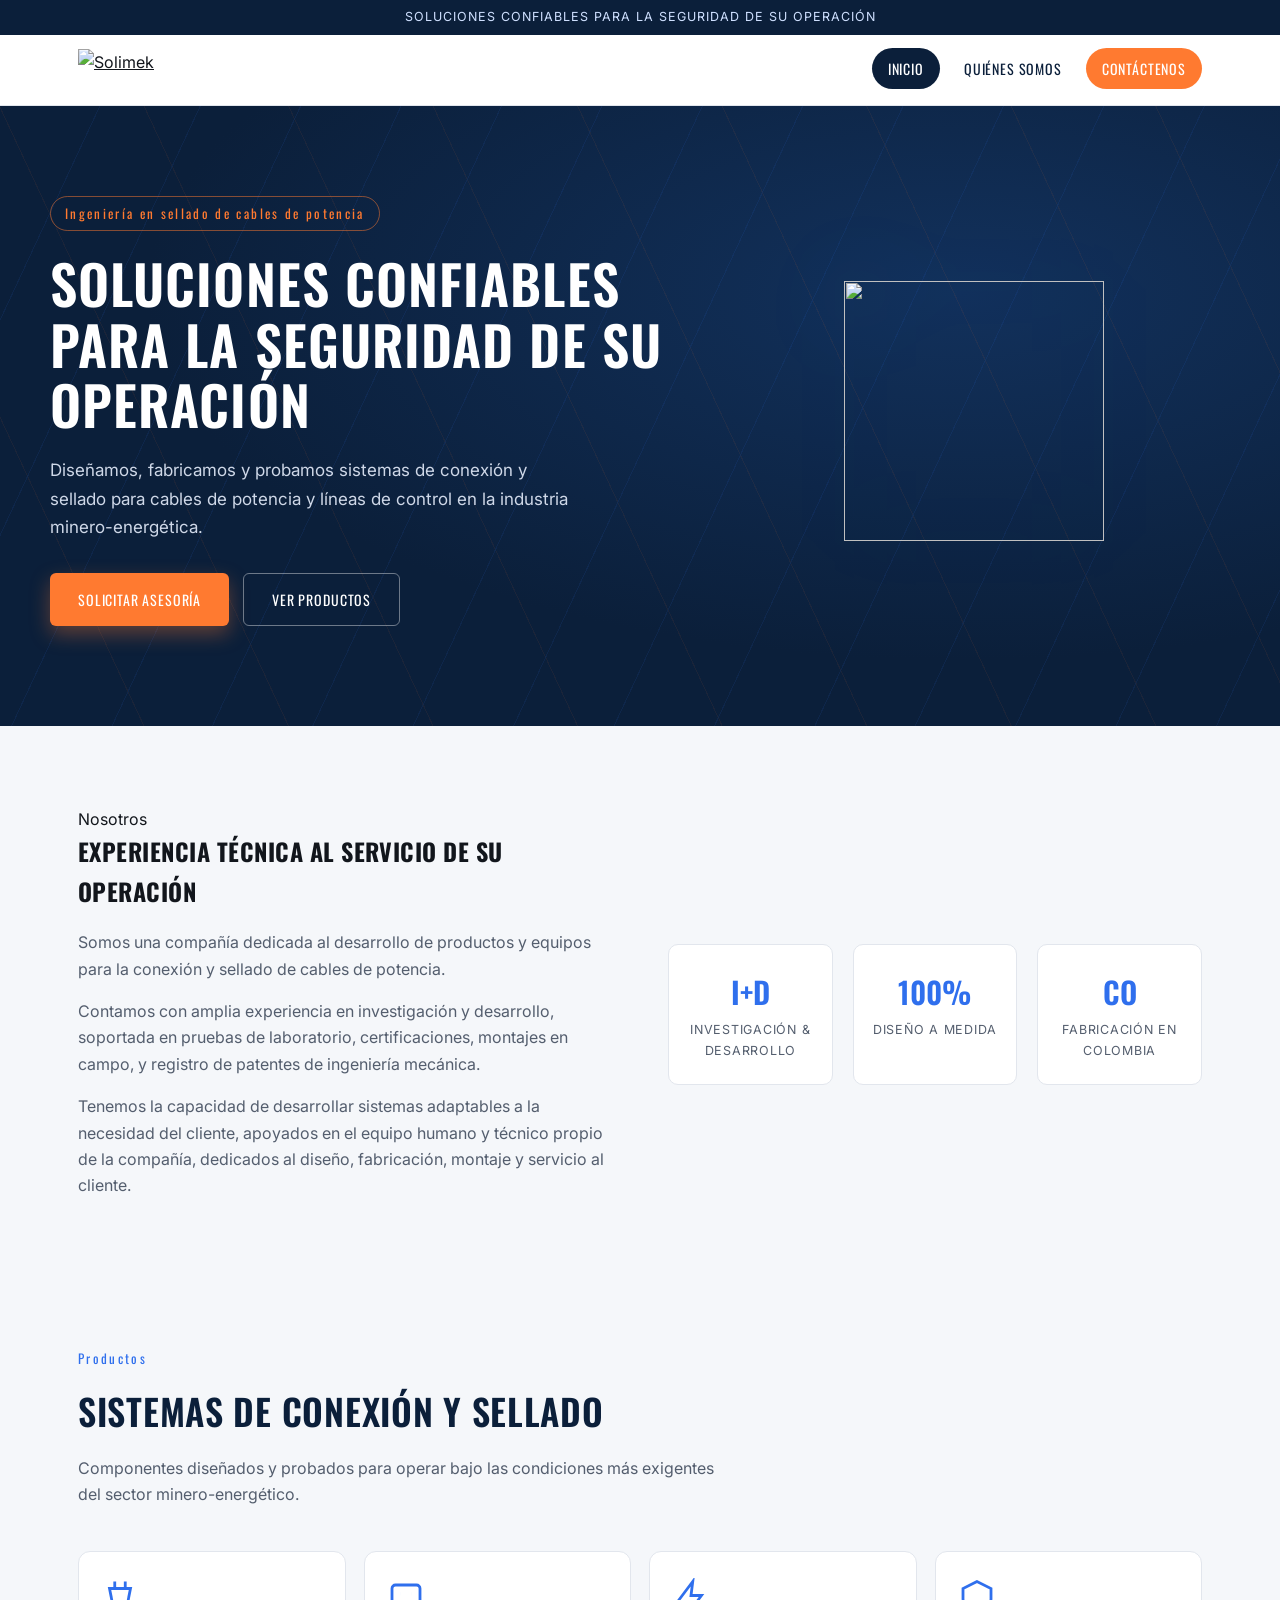
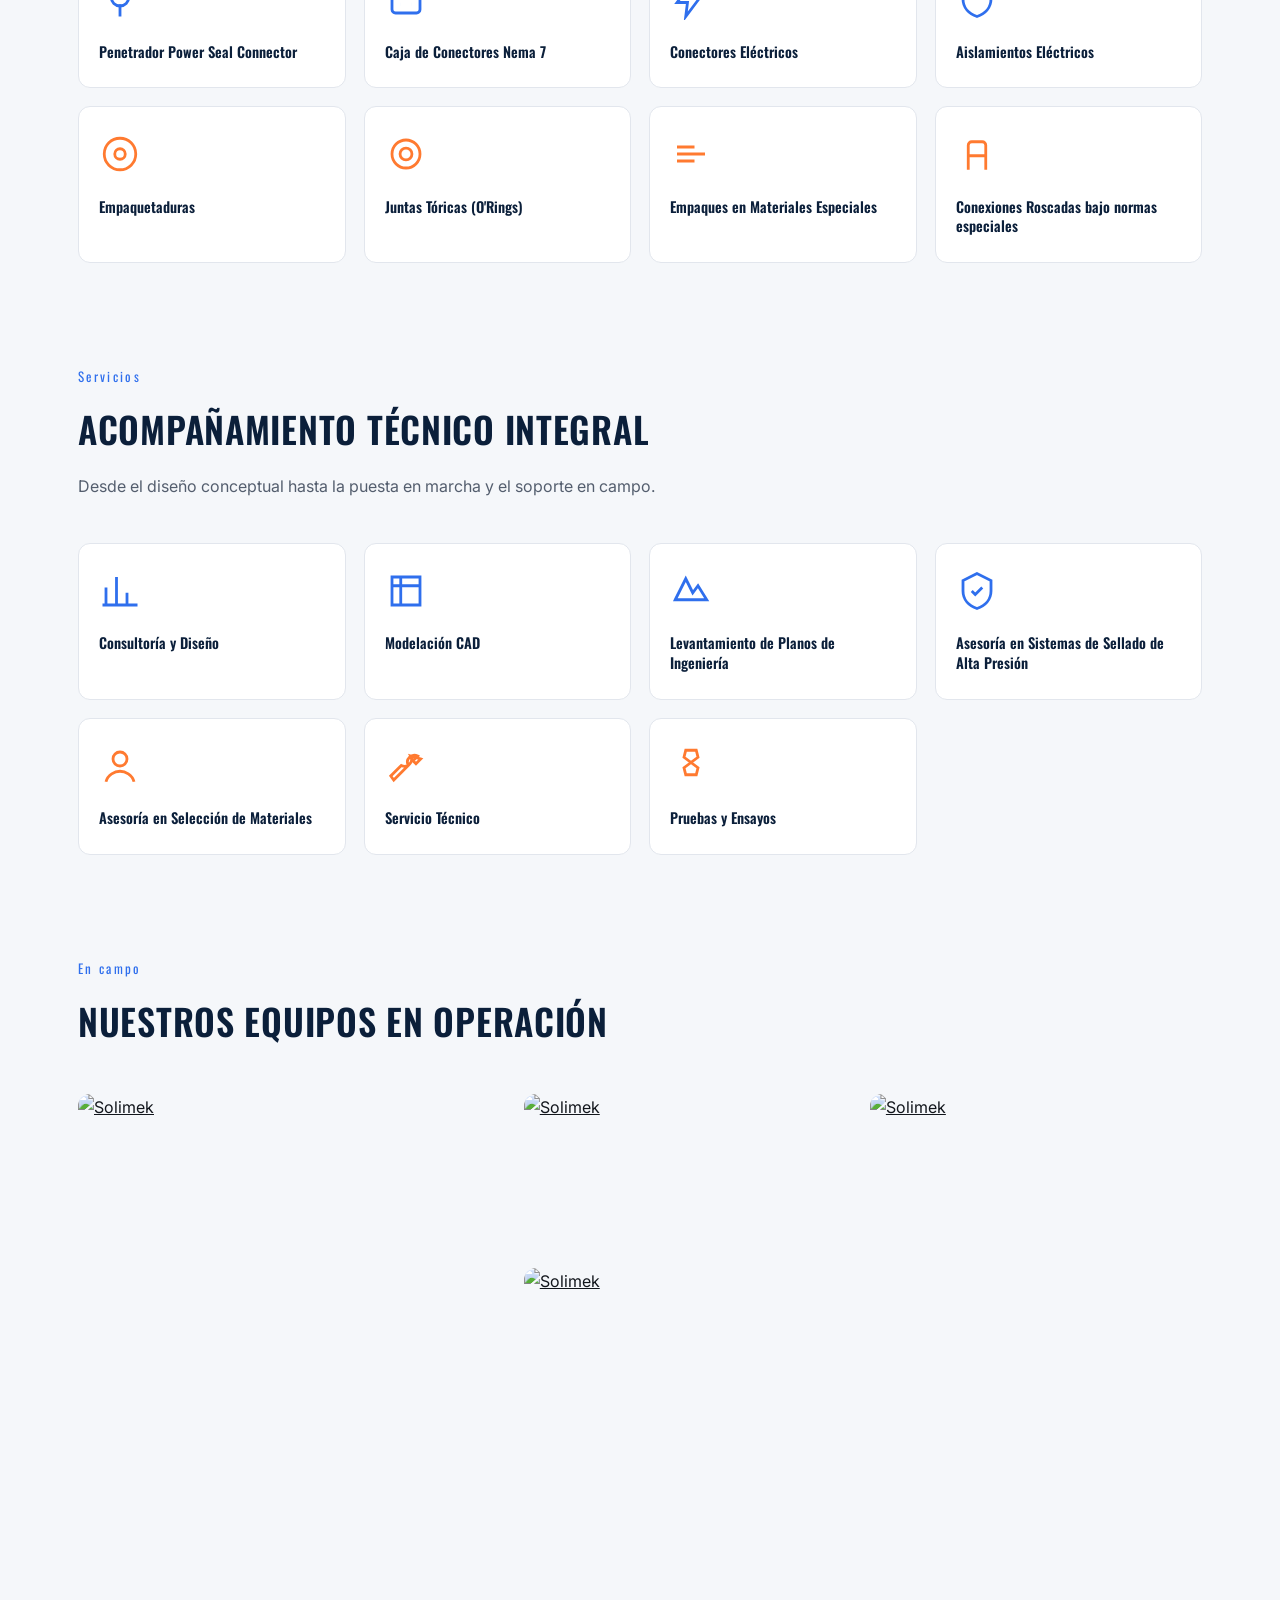
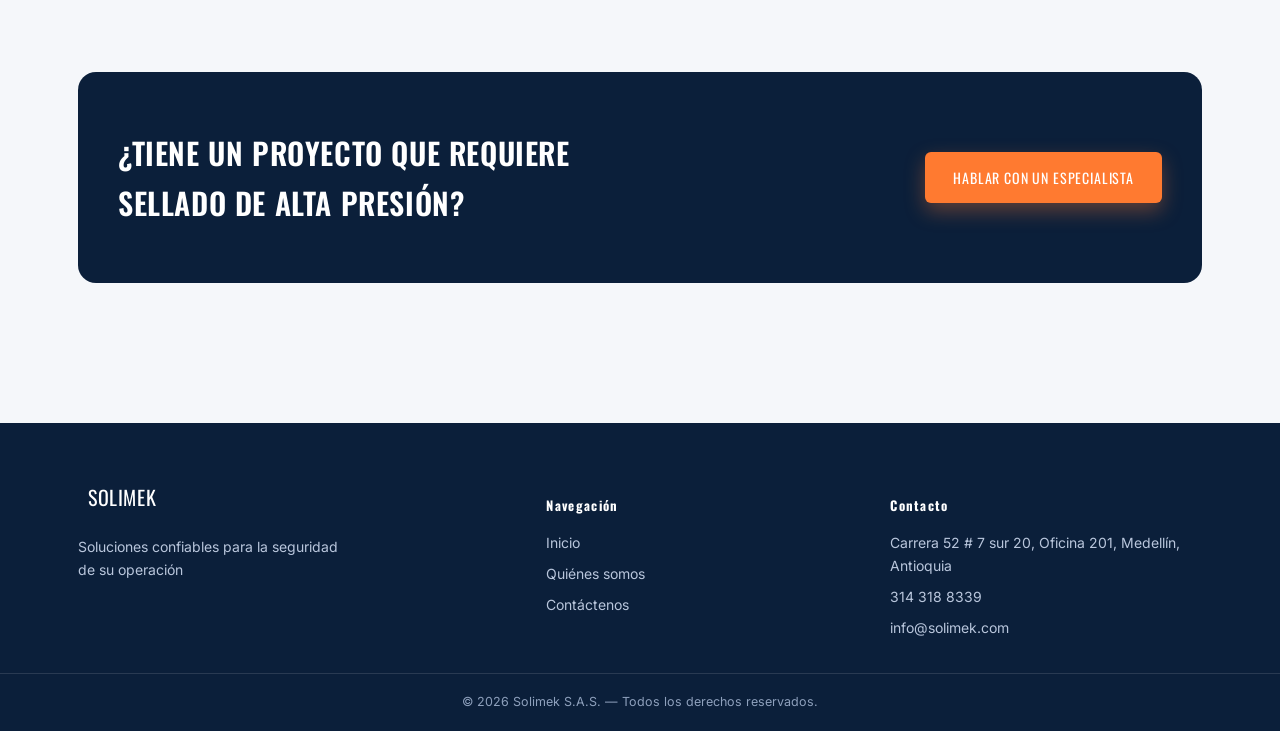
==== index.html @ e545d898 "Add files via upload" ====
<!DOCTYPE html>
<html lang="es">
<head>
<meta charset="UTF-8">
<meta name="viewport" content="width=device-width, initial-scale=1">
<title>Solimek | Sellado y Conexión de Cables de Potencia</title>
<meta name="description" content="Solimek ofrece soluciones en sellado y conexión de cables con sistemas de penetradores en cabezales de pozo.">
<link rel="stylesheet" href="styles.css">
<!-- Este sitio carga sus textos e imágenes desde content.json. Editar ahí, no aquí. -->
</head>
<body>

<div class="announce">Soluciones confiables para la seguridad de su operación</div>

<header id="site-header">
  <div class="header-inner">
    <a href="#inicio" onclick="showSection('inicio'); return false;"><img class="brand-icon" src="images/logo-icon.png" data-field-src="logo" alt="Solimek"></a>
    <button class="menu-toggle" aria-label="Abrir menú" onclick="document.getElementById('site-header').classList.toggle('open')">
      <svg viewBox="0 0 24 24" fill="none" stroke="currentColor" stroke-width="2"><path d="M3 6h18M3 12h18M3 18h18"/></svg>
    </button>
    <nav class="main-nav">
      <ul>
        <li><a href="#inicio" data-target="inicio" onclick="showSection('inicio'); return false;">Inicio</a></li>
        <li><a href="#quienes-somos" data-target="quienes-somos" onclick="showSection('quienes-somos'); return false;">Quiénes somos</a></li>
        <li><a href="#contacto" data-target="contacto" class="nav-cta" onclick="showSection('contacto'); return false;">Contáctenos</a></li>
      </ul>
    </nav>
  </div>
</header>

<!-- ================= INICIO ================= -->
<section id="inicio" class="page-section">
  <div class="hero">
    <div class="hero-cables"></div>
    <div class="hero-inner">
      <div>
        <span class="eyebrow" data-field="hero_eyebrow">Ingeniería en sellado de cables de potencia</span>
        <h1 data-field="hero_title">Soluciones confiables para la seguridad de su operación</h1>
        <p class="lead" data-field="hero_lead">Diseñamos, fabricamos y probamos sistemas de conexión y sellado para cables de potencia y líneas de control en la industria minero-energética.</p>
        <div class="hero-ctas">
          <a href="#contacto" class="btn btn-primary" onclick="showSection('contacto'); return false;" data-field="hero_cta_primary">Solicitar asesoría</a>
          <a href="#productos" class="btn btn-ghost" onclick="return true;" data-field="hero_cta_secondary">Ver productos</a>
        </div>
      </div>
      <div class="spinner-wrap">
        <img src="images/logo-icon.png" data-field-src="logo" alt="">
      </div>
    </div>
  </div>

  <main>
    <section class="section" id="nosotros">
      <div class="about-grid">
        <div>
          <span class="eyebrow-dark">Nosotros</span>
          <h2 style="margin-bottom:18px;" data-field="about_title">Experiencia técnica al servicio de su operación</h2>
          <p data-field="about_paragraph_1">Somos una compañía dedicada al desarrollo de productos y equipos para la conexión y sellado de cables de potencia.</p>
          <p data-field="about_paragraph_2">Contamos con amplia experiencia en investigación y desarrollo, soportada en pruebas de laboratorio, certificaciones, montajes en campo, y registro de patentes de ingeniería mecánica.</p>
          <p data-field="about_paragraph_3">Tenemos la capacidad de desarrollar sistemas adaptables a la necesidad del cliente, apoyados en el equipo humano y técnico propio de la compañía, dedicados al diseño, fabricación, montaje y servicio al cliente.</p>
        </div>
        <div class="stat-row" style="align-self:center;">
          <div class="stat-card">
            <div class="num">I+D</div>
            <div class="label">Investigación &amp; desarrollo</div>
          </div>
          <div class="stat-card">
            <div class="num">100%</div>
            <div class="label">Diseño a medida</div>
          </div>
          <div class="stat-card">
            <div class="num">CO</div>
            <div class="label">Fabricación en Colombia</div>
          </div>
        </div>
      </div>
    </section>

    <section class="section section-tight" id="productos">
      <div class="section-head">
        <span class="eyebrow-dark">Productos</span>
        <h2 data-field="products_title">Sistemas de conexión y sellado</h2>
        <p data-field="products_subtitle">Componentes diseñados y probados para operar bajo las condiciones más exigentes del sector minero-energético.</p>
      </div>
      <div class="card-grid" id="products-list"></div>
    </section>

    <section class="section section-tight" id="servicios">
      <div class="section-head">
        <span class="eyebrow-dark">Servicios</span>
        <h2 data-field="services_title">Acompañamiento técnico integral</h2>
        <p data-field="services_subtitle">Desde el diseño conceptual hasta la puesta en marcha y el soporte en campo.</p>
      </div>
      <div class="card-grid" id="services-list"></div>
    </section>

    <section class="section section-tight">
      <div class="section-head">
        <span class="eyebrow-dark">En campo</span>
        <h2>Nuestros equipos en operación</h2>
      </div>
      <div class="gallery" id="gallery-list"></div>
    </section>

    <section class="section" style="padding-top:20px;">
      <div class="cta-band">
        <h3 data-field="cta_home_title">¿Tiene un proyecto que requiere sellado de alta presión?</h3>
        <a href="#contacto" class="btn btn-primary" onclick="showSection('contacto'); return false;" data-field="cta_home_button">Hablar con un especialista</a>
      </div>
    </section>
  </main>
</section>

<!-- ================= QUIENES SOMOS ================= -->
<section id="quienes-somos" class="page-section" style="display:none;">
  <div class="page-hero">
    <span class="eyebrow">Quiénes somos</span>
    <h1 data-field="quienes_somos_title">Maestría técnica al servicio de la seguridad industrial</h1>
  </div>

  <main>
    <section class="section">
      <div class="value-grid">
        <div class="value-card">
          <h3>Misión</h3>
          <p data-field="mision">Solimek S.A.S. es una compañía dedicada al desarrollo de productos y equipos para la conexión y sellado de cables de potencia y líneas de control, en la industria minero energética. Nuestra promesa es "Soluciones confiables para la seguridad de su operación".</p>
        </div>
        <div class="value-card">
          <h3>Visión</h3>
          <p data-field="vision">Para 2025 ser reconocidos como la empresa nacional líder en productos para la conexión y sellado de cables de potencia y líneas de control en Colombia. Diferenciándonos por nuestra maestría técnica, experiencia, confiabilidad y cercanía con el cliente.</p>
        </div>
        <div class="value-card">
          <h3>Política corporativa</h3>
          <p data-field="politica_resumen">Diseño y desarrollo de productos y equipos para la conexión y sellado de cables, comprometidos con la confiabilidad, el tiempo de entrega, la alta calidad y la prevención de accidentes laborales.</p>
          <p>Ver el detalle completo abajo.</p>
        </div>
      </div>

      <div class="policy-block">
        <span class="eyebrow-dark">Detalle</span>
        <h2 style="margin-bottom:16px;">Política corporativa</h2>
        <div data-field="politica_completa" data-field-multiline="true"></div>
      </div>
    </section>

    <section class="section" style="padding-top:0;">
      <div class="cta-band">
        <h3 data-field="cta_about_title">¿Quiere conocer cómo podemos apoyar a su equipo técnico?</h3>
        <a href="#contacto" class="btn btn-primary" onclick="showSection('contacto'); return false;" data-field="cta_about_button">Escríbanos</a>
      </div>
    </section>
  </main>
</section>

<!-- ================= CONTACTO ================= -->
<section id="contacto" class="page-section" style="display:none;">
  <div class="page-hero">
    <div class="brand-mark on-dark">
      <img src="images/logo-icon.png" data-field-src="logo" alt="Solimek">
      <span>SOLIMEK</span>
    </div>
  </div>

  <main>
    <section class="section">
      <div class="contact-grid">
        <div class="contact-cards">
          <div class="contact-card">
            <svg class="icon" viewBox="0 0 24 24" fill="none" stroke="currentColor" stroke-width="1.6"><path d="M20 10c0 6-8 12-8 12S4 16 4 10a8 8 0 0 1 16 0Z"/><circle cx="12" cy="10" r="3"/></svg>
            <div>
              <h4>Oficina</h4>
              <p data-field="direccion">Carrera 52 # 7 sur 20, Oficina 201, Medellín, Antioquia</p>
            </div>
          </div>
          <div class="contact-card">
            <svg class="icon" viewBox="0 0 24 24" fill="none" stroke="currentColor" stroke-width="1.6"><path d="M22 16.9v3a2 2 0 0 1-2.2 2 19.8 19.8 0 0 1-8.6-3.1 19.5 19.5 0 0 1-6-6 19.8 19.8 0 0 1-3.1-8.6A2 2 0 0 1 4.1 2h3a2 2 0 0 1 2 1.7c.1 1 .3 2 .6 2.9a2 2 0 0 1-.5 2.1L8 10a16 16 0 0 0 6 6l1.3-1.3a2 2 0 0 1 2.1-.5c.9.3 1.9.5 2.9.6a2 2 0 0 1 1.7 2Z"/></svg>
            <div>
              <h4>Teléfono</h4>
              <p><span data-field="telefono_1">314 318 8339</span><br><span data-field="telefono_2">318 571 2475 · 318 487 2005</span></p>
            </div>
          </div>
          <div class="contact-card">
            <svg class="icon" viewBox="0 0 24 24" fill="none" stroke="currentColor" stroke-width="1.6"><rect x="3" y="5" width="18" height="14" rx="2"/><path d="m3 7 9 6 9-6"/></svg>
            <div>
              <h4>Correo — información o PQRS</h4>
              <p><a href="mailto:info@solimek.com" data-field="correo_1" data-field-mailto="true">info@solimek.com</a><br><a href="mailto:servicioalcliente@solimek.com" data-field="correo_2" data-field-mailto="true">servicioalcliente@solimek.com</a></p>
            </div>
          </div>
        </div>

        <div class="form-panel">
          <h3>Escríbanos</h3>
          <p class="sub">Cuéntenos sobre su operación y le contactaremos a la brevedad.</p>
          <form onsubmit="event.preventDefault(); document.getElementById('confirm').style.display='block'; this.reset();">
            <div class="form-row">
              <div>
                <label for="nombre">Nombre</label>
                <input id="nombre" type="text" required>
              </div>
              <div>
                <label for="correo">Correo electrónico</label>
                <input id="correo" type="email" required>
              </div>
            </div>
            <div class="form-row full">
              <div>
                <label for="asunto">Asunto</label>
                <input id="asunto" type="text">
              </div>
            </div>
            <div class="form-row full">
              <div>
                <label for="mensaje">Mensaje</label>
                <textarea id="mensaje" required></textarea>
              </div>
            </div>
            <button type="submit" class="btn btn-dark">Enviar mensaje</button>
            <div id="confirm" class="confirm-msg">¡Tus datos se enviaron con éxito!</div>
          </form>
          <p style="margin-top:18px; font-size:13px; color:var(--ink-soft);">¿Prefieres escribir directo? Envíanos un correo a <a href="mailto:info@solimek.com" style="color:var(--blue);" data-field="correo_1" data-field-mailto="true">info@solimek.com</a>.</p>
        </div>
      </div>
    </section>
  </main>
</section>

<footer>
  <div class="footer-inner">
    <div>
      <div class="footer-brand">
        <img src="images/logo-icon.png" data-field-src="logo" alt="">
        <span>SOLIMEK</span>
      </div>
      <p style="max-width:280px; font-size:14px; color:#b9c6dc;" data-field="hero_title">Soluciones confiables para la seguridad de su operación.</p>
    </div>
    <div>
      <h5>Navegación</h5>
      <ul>
        <li><a href="#inicio" onclick="showSection('inicio'); return false;">Inicio</a></li>
        <li><a href="#quienes-somos" onclick="showSection('quienes-somos'); return false;">Quiénes somos</a></li>
        <li><a href="#contacto" onclick="showSection('contacto'); return false;">Contáctenos</a></li>
      </ul>
    </div>
    <div>
      <h5>Contacto</h5>
      <ul>
        <li data-field="direccion">Carrera 52 # 7 sur 20, Oficina 201, Medellín, Antioquia</li>
        <li data-field="telefono_1">314 318 8339</li>
        <li><a href="mailto:info@solimek.com" data-field="correo_1" data-field-mailto="true">info@solimek.com</a></li>
      </ul>
    </div>
  </div>
  <div class="footer-bottom">© 2026 Solimek S.A.S. — Todos los derechos reservados.</div>
</footer>

<script src="content.js"></script>
<script>
  function showSection(id) {
    document.querySelectorAll('.page-section').forEach(function (sec) {
      sec.style.display = (sec.id === id) ? '' : 'none';
    });
    document.querySelectorAll('.main-nav a[data-target]').forEach(function (a) {
      a.classList.toggle('active', a.getAttribute('data-target') === id);
    });
    window.scrollTo({ top: 0, behavior: 'auto' });
    history.replaceState(null, '', '#' + id);
    var header = document.getElementById('site-header');
    if (header) header.classList.remove('open');
  }

  (function () {
    var valid = ['inicio', 'quienes-somos', 'contacto'];
    var hash = window.location.hash.replace('#', '');
    showSection(valid.includes(hash) ? hash : 'inicio');
  })();
</script>
</body>
</html>
---- styles.css ----
@import url('https://fonts.googleapis.com/css2?family=Oswald:wght@400;500;600;700&family=Inter:wght@400;500;600;700&display=swap');

:root {
  --navy: #0b1f3a;
  --navy-2: #12315c;
  --blue: #2f6fed;
  --orange: #ff7a30;
  --ink: #12161c;
  --ink-soft: #545e6e;
  --paper: #f5f7fa;
  --line: #e2e6ed;
  --white: #ffffff;
  --max: 1180px;
}

* { box-sizing: border-box; }
html { scroll-behavior: smooth; }

body {
  margin: 0;
  font-family: 'Inter', sans-serif;
  color: var(--ink);
  background: var(--paper);
  line-height: 1.65;
}

h1, h2, h3, h4 {
  font-family: 'Oswald', sans-serif;
  text-transform: uppercase;
  letter-spacing: 0.02em;
  margin: 0;
}

a { color: inherit; }
img { max-width: 100%; display: block; }

/* ---------- Header ---------- */
.announce {
  background: var(--navy);
  color: #cfe0ff;
  text-align: center;
  font-size: 12.5px;
  letter-spacing: 0.08em;
  padding: 7px 12px;
  text-transform: uppercase;
}

header {
  position: sticky;
  top: 0;
  z-index: 50;
  background: rgba(255,255,255,0.92);
  backdrop-filter: blur(8px);
  border-bottom: 1px solid var(--line);
}

.header-inner {
  max-width: var(--max);
  margin: 0 auto;
  padding: 14px 28px;
  display: flex;
  align-items: center;
  justify-content: space-between;
}

.header-inner img { height: 42px; }

nav.main-nav ul {
  list-style: none;
  display: flex;
  gap: 8px;
  margin: 0;
  padding: 0;
}

nav.main-nav a {
  text-decoration: none;
  color: var(--navy);
  font-family: 'Oswald', sans-serif;
  font-size: 14px;
  letter-spacing: 0.06em;
  text-transform: uppercase;
  padding: 10px 16px;
  border-radius: 999px;
  transition: background 0.2s ease, color 0.2s ease;
}

nav.main-nav a:hover,
nav.main-nav a.active {
  background: var(--navy);
  color: #fff;
}

.nav-cta {
  background: var(--orange) !important;
  color: #fff !important;
}
.nav-cta:hover { background: #e8611a !important; }

/* ---------- Hero ---------- */
.hero {
  position: relative;
  background: radial-gradient(ellipse at 75% 30%, var(--navy-2) 0%, var(--navy) 60%);
  color: #fff;
  overflow: hidden;
  padding: 90px 28px 100px;
}

.hero-inner {
  max-width: var(--max);
  margin: 0 auto;
  display: grid;
  grid-template-columns: 1.1fr 0.9fr;
  gap: 40px;
  align-items: center;
  position: relative;
  z-index: 2;
}

.eyebrow {
  display: inline-block;
  font-family: 'Oswald', sans-serif;
  font-size: 13px;
  letter-spacing: 0.18em;
  color: var(--orange);
  border: 1px solid rgba(255,122,48,0.5);
  padding: 6px 14px;
  border-radius: 999px;
  margin-bottom: 22px;
}

.hero h1 {
  font-size: clamp(34px, 5vw, 54px);
  line-height: 1.12;
  font-weight: 600;
  max-width: 640px;
}

.hero p.lead {
  font-family: 'Inter', sans-serif;
  text-transform: none;
  letter-spacing: 0;
  color: #cfd8e8;
  font-size: 17px;
  max-width: 520px;
  margin: 22px 0 32px;
}

.hero-ctas { display: flex; gap: 14px; flex-wrap: wrap; }

.spinner-wrap {
  display: flex;
  justify-content: center;
  align-items: center;
  position: relative;
}

.spinner-wrap img {
  width: 260px;
  height: 260px;
  animation: spin 26s linear infinite;
  filter: drop-shadow(0 0 40px rgba(47,111,237,0.45));
}

@media (prefers-reduced-motion: reduce) {
  .spinner-wrap img { animation: none; }
}

@keyframes spin {
  from { transform: rotate(0deg); }
  to { transform: rotate(360deg); }
}

.hero-cables {
  position: absolute;
  inset: 0;
  opacity: 0.18;
  background-image:
    repeating-linear-gradient(115deg, transparent 0 90px, rgba(47,111,237,0.5) 90px 91px),
    repeating-linear-gradient(65deg, transparent 0 130px, rgba(255,122,48,0.35) 130px 131px);
  z-index: 1;
}

/* ---------- Buttons ---------- */
.btn {
  display: inline-flex;
  align-items: center;
  gap: 8px;
  font-family: 'Oswald', sans-serif;
  font-size: 14px;
  letter-spacing: 0.06em;
  text-transform: uppercase;
  text-decoration: none;
  padding: 14px 28px;
  border-radius: 6px;
  border: none;
  cursor: pointer;
  transition: transform 0.15s ease, box-shadow 0.15s ease, background 0.15s ease;
}

.btn-primary {
  background: var(--orange);
  color: #fff;
  box-shadow: 0 8px 20px rgba(255,122,48,0.35);
}
.btn-primary:hover { transform: translateY(-2px); box-shadow: 0 12px 26px rgba(255,122,48,0.45); }

.btn-ghost {
  background: transparent;
  color: #fff;
  border: 1px solid rgba(255,255,255,0.4);
}
.btn-ghost:hover { background: rgba(255,255,255,0.1); }

.btn-dark {
  background: var(--navy);
  color: #fff;
}
.btn-dark:hover { background: var(--navy-2); }

/* ---------- Sections ---------- */
main { max-width: var(--max); margin: 0 auto; padding: 0 28px; }

.section { padding: 80px 0; }
.section-tight { padding: 50px 0; }

.section-head { max-width: 640px; margin-bottom: 44px; }

.section-head .eyebrow-dark {
  display: inline-block;
  font-family: 'Oswald', sans-serif;
  font-size: 13px;
  letter-spacing: 0.18em;
  color: var(--blue);
  margin-bottom: 12px;
}

.section-head h2 {
  font-size: clamp(26px, 3.2vw, 36px);
  color: var(--navy);
  font-weight: 600;
}

.section-head p {
  font-family: 'Inter', sans-serif;
  text-transform: none;
  letter-spacing: 0;
  color: var(--ink-soft);
  font-size: 16px;
  margin-top: 14px;
}

/* Nosotros split */
.about-grid {
  display: grid;
  grid-template-columns: 1fr 1fr;
  gap: 56px;
  align-items: start;
}

.about-grid p {
  color: var(--ink-soft);
  font-size: 16px;
  margin: 0 0 16px;
}

.stat-row {
  display: grid;
  grid-template-columns: repeat(3, 1fr);
  gap: 20px;
  margin-top: 8px;
}

.stat-card {
  background: #fff;
  border: 1px solid var(--line);
  border-radius: 10px;
  padding: 22px 18px;
  text-align: center;
}

.stat-card .num {
  font-family: 'Oswald', sans-serif;
  font-size: 30px;
  color: var(--blue);
  font-weight: 600;
}

.stat-card .label {
  font-size: 12.5px;
  color: var(--ink-soft);
  text-transform: uppercase;
  letter-spacing: 0.06em;
  margin-top: 4px;
}

/* Cards grid (productos / servicios) */
.card-grid {
  display: grid;
  grid-template-columns: repeat(4, 1fr);
  gap: 18px;
}

.card {
  background: #fff;
  border: 1px solid var(--line);
  border-radius: 12px;
  padding: 26px 20px;
  transition: transform 0.2s ease, box-shadow 0.2s ease, border-color 0.2s ease;
}

.card:hover {
  transform: translateY(-4px);
  box-shadow: 0 16px 34px rgba(11,31,58,0.1);
  border-color: var(--blue);
}

.card .icon {
  width: 42px;
  height: 42px;
  color: var(--blue);
  margin-bottom: 14px;
}

.card h4 {
  font-size: 14.5px;
  color: var(--navy);
  text-transform: none;
  letter-spacing: 0;
  font-weight: 600;
  line-height: 1.35;
}

.card.orange:hover { border-color: var(--orange); }
.card.orange .icon { color: var(--orange); }

/* Gallery */
.gallery {
  display: grid;
  grid-template-columns: 1.3fr 1fr 1fr;
  grid-auto-rows: 160px;
  gap: 14px;
}

.gallery a { grid-row: span 2; overflow: hidden; border-radius: 12px; }
.gallery a:nth-child(2), .gallery a:nth-child(3) { grid-row: span 1; }

.gallery img {
  width: 100%;
  height: 100%;
  object-fit: cover;
  transition: transform 0.4s ease;
}
.gallery a:hover img { transform: scale(1.08); }

/* CTA band */
.cta-band {
  background: var(--navy);
  color: #fff;
  border-radius: 18px;
  padding: 56px 40px;
  display: flex;
  align-items: center;
  justify-content: space-between;
  gap: 24px;
  flex-wrap: wrap;
  position: relative;
  overflow: hidden;
}

.cta-band h3 {
  font-size: clamp(22px, 3vw, 30px);
  max-width: 520px;
  font-weight: 600;
}

/* Footer */
footer {
  background: var(--navy);
  color: #b9c6dc;
  margin-top: 60px;
}

.footer-inner {
  max-width: var(--max);
  margin: 0 auto;
  padding: 50px 28px 26px;
  display: grid;
  grid-template-columns: 1.4fr 1fr 1fr;
  gap: 32px;
}

.footer-inner img { height: 34px; margin-bottom: 14px; }
.footer-inner h5 {
  font-family: 'Oswald', sans-serif;
  font-size: 13px;
  letter-spacing: 0.1em;
  color: #fff;
  margin-bottom: 14px;
}
.footer-inner ul { list-style: none; padding: 0; margin: 0; }
.footer-inner li { margin-bottom: 8px; font-size: 14px; }
.footer-inner a { text-decoration: none; color: #b9c6dc; }
.footer-inner a:hover { color: var(--orange); }

.footer-bottom {
  border-top: 1px solid rgba(255,255,255,0.12);
  text-align: center;
  padding: 18px;
  font-size: 12.5px;
  color: #8ea0bc;
}

/* Page hero (interior pages) */
.page-hero {
  background: var(--navy);
  color: #fff;
  padding: 60px 28px 70px;
  text-align: center;
}
.page-hero .eyebrow { margin-bottom: 16px; }
.page-hero h1 { font-size: clamp(28px, 4vw, 42px); }

/* Value cards for mision/vision/politica */
.value-grid {
  display: grid;
  grid-template-columns: repeat(3, 1fr);
  gap: 22px;
  align-items: stretch;
}

.value-card {
  background: #fff;
  border: 1px solid var(--line);
  border-radius: 14px;
  padding: 30px 26px;
  border-top: 4px solid var(--blue);
}
.value-card:nth-child(2) { border-top-color: var(--orange); }
.value-card:nth-child(3) { border-top-color: var(--navy-2); }

.value-card h3 {
  font-size: 18px;
  color: var(--navy);
  margin-bottom: 14px;
}
.value-card p { color: var(--ink-soft); font-size: 15px; margin: 0 0 12px; }

.policy-block {
  background: #fff;
  border: 1px solid var(--line);
  border-radius: 14px;
  padding: 36px;
  margin-top: 24px;
}
.policy-block p { color: var(--ink-soft); font-size: 15.5px; margin: 0 0 14px; }

/* Contact page */
.contact-grid {
  display: grid;
  grid-template-columns: 0.9fr 1.1fr;
  gap: 40px;
  align-items: start;
}

.contact-cards { display: flex; flex-direction: column; gap: 16px; }

.contact-card {
  background: #fff;
  border: 1px solid var(--line);
  border-radius: 12px;
  padding: 20px 22px;
  display: flex;
  gap: 14px;
  align-items: flex-start;
}

.contact-card .icon { width: 26px; height: 26px; color: var(--blue); flex-shrink: 0; margin-top: 2px; }
.contact-card h4 { font-size: 13px; letter-spacing: 0.06em; color: var(--navy); margin-bottom: 4px; text-transform: uppercase; }
.contact-card p { color: var(--ink-soft); font-size: 14.5px; margin: 0; }
.contact-card a { color: var(--ink-soft); text-decoration: none; }
.contact-card a:hover { color: var(--blue); }

.form-panel {
  background: #fff;
  border: 1px solid var(--line);
  border-radius: 16px;
  padding: 34px;
}

.form-panel h3 { color: var(--navy); font-size: 20px; margin-bottom: 6px; }
.form-panel .sub { color: var(--ink-soft); font-size: 14.5px; text-transform: none; letter-spacing: 0; margin-bottom: 22px; font-family: 'Inter', sans-serif; }

.form-row { display: grid; grid-template-columns: 1fr 1fr; gap: 16px; margin-bottom: 16px; }
.form-row.full { grid-template-columns: 1fr; }

label {
  display: block;
  font-size: 12.5px;
  letter-spacing: 0.05em;
  text-transform: uppercase;
  color: var(--ink-soft);
  margin-bottom: 6px;
  font-family: 'Oswald', sans-serif;
}

input, textarea {
  width: 100%;
  padding: 12px 14px;
  border: 1px solid var(--line);
  border-radius: 8px;
  font-family: 'Inter', sans-serif;
  font-size: 14.5px;
  background: var(--paper);
  transition: border-color 0.15s ease, box-shadow 0.15s ease;
}

input:focus, textarea:focus {
  outline: none;
  border-color: var(--blue);
  box-shadow: 0 0 0 3px rgba(47,111,237,0.15);
}

textarea { min-height: 120px; resize: vertical; }

.confirm-msg {
  display: none;
  margin-top: 14px;
  color: #1a7d4a;
  background: #e8f8ee;
  border: 1px solid #b7e5c8;
  padding: 12px 16px;
  border-radius: 8px;
  font-size: 14px;
}

/* Mobile */
.menu-toggle {
  display: none;
  background: none;
  border: none;
  cursor: pointer;
  padding: 6px;
}
.menu-toggle svg { width: 26px; height: 26px; color: var(--navy); }

@media (max-width: 900px) {
  .hero-inner { grid-template-columns: 1fr; }
  .spinner-wrap { order: -1; }
  .spinner-wrap img { width: 160px; height: 160px; }
  .about-grid { grid-template-columns: 1fr; }
  .card-grid { grid-template-columns: repeat(2, 1fr); }
  .value-grid { grid-template-columns: 1fr; }
  .gallery { grid-template-columns: 1fr 1fr; }
  .footer-inner { grid-template-columns: 1fr 1fr; }
  .contact-grid { grid-template-columns: 1fr; }
  .form-row { grid-template-columns: 1fr; }

  nav.main-nav { display: none; }
  .menu-toggle { display: block; }
  header.open nav.main-nav {
    display: flex;
    position: absolute;
    top: 100%;
    left: 0;
    right: 0;
    background: #fff;
    border-bottom: 1px solid var(--line);
    padding: 12px 20px 18px;
  }
  header.open nav.main-nav ul { flex-direction: column; gap: 4px; }
}

@media (max-width: 560px) {
  .card-grid { grid-template-columns: 1fr; }
  .footer-inner { grid-template-columns: 1fr; }
}

/* ---------- Anchor offset for sticky header ---------- */
section[id] { scroll-margin-top: 84px; }

/* ---------- Header brand (icon only) ---------- */
.brand-icon { height: 40px; width: auto; display: block; }

/* ---------- Brand mark (icon + name), used in contact banner & footer ---------- */
.brand-mark {
  display: flex;
  align-items: center;
  justify-content: center;
  gap: 14px;
}
.brand-mark img { height: 56px; width: auto; }
.brand-mark span {
  font-family: 'Oswald', sans-serif;
  font-size: 30px;
  letter-spacing: 0.04em;
  font-weight: 600;
}
.brand-mark.on-dark span { color: #ffffff; }
.brand-mark.on-light span { color: var(--navy); }

.footer-brand {
  display: flex;
  align-items: center;
  gap: 10px;
  margin-bottom: 14px;
}
.footer-brand img { height: 34px; width: auto; }
.footer-brand span {
  font-family: 'Oswald', sans-serif;
  font-size: 20px;
  letter-spacing: 0.03em;
  color: #fff;
}
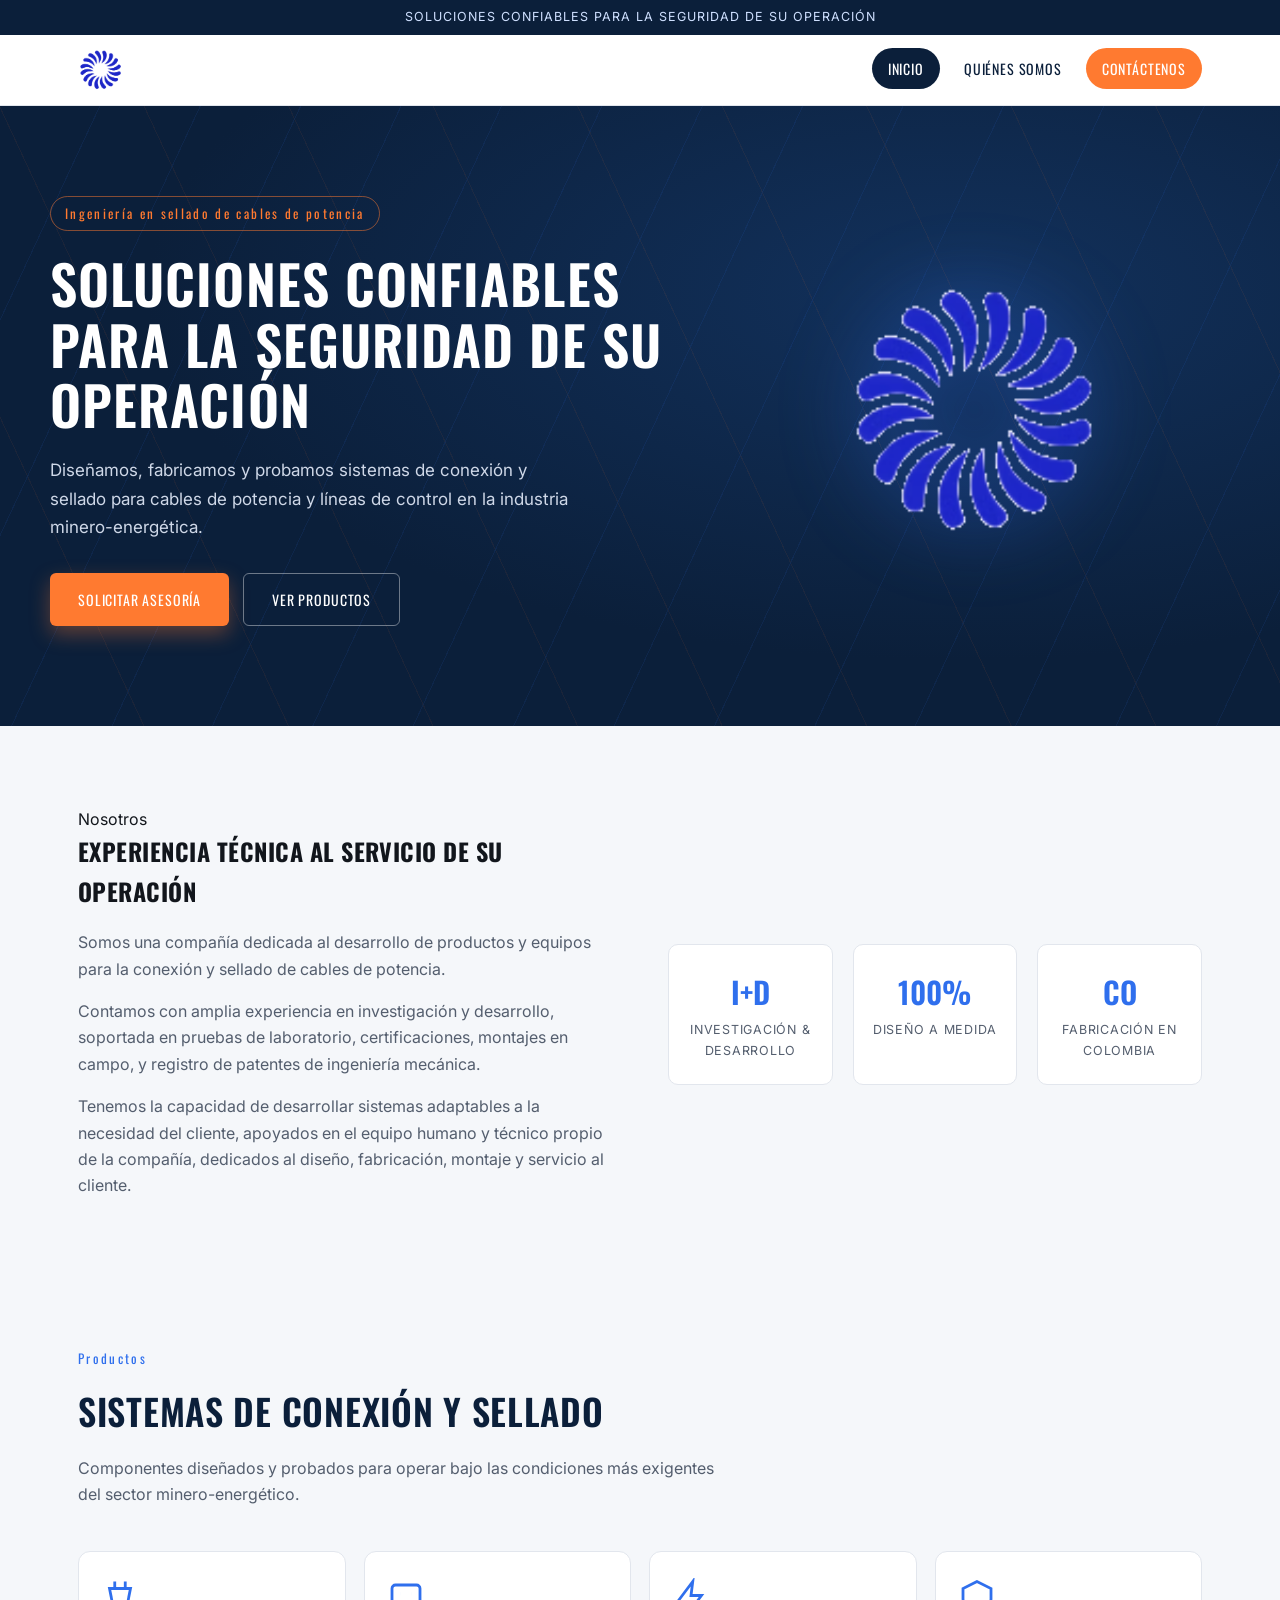
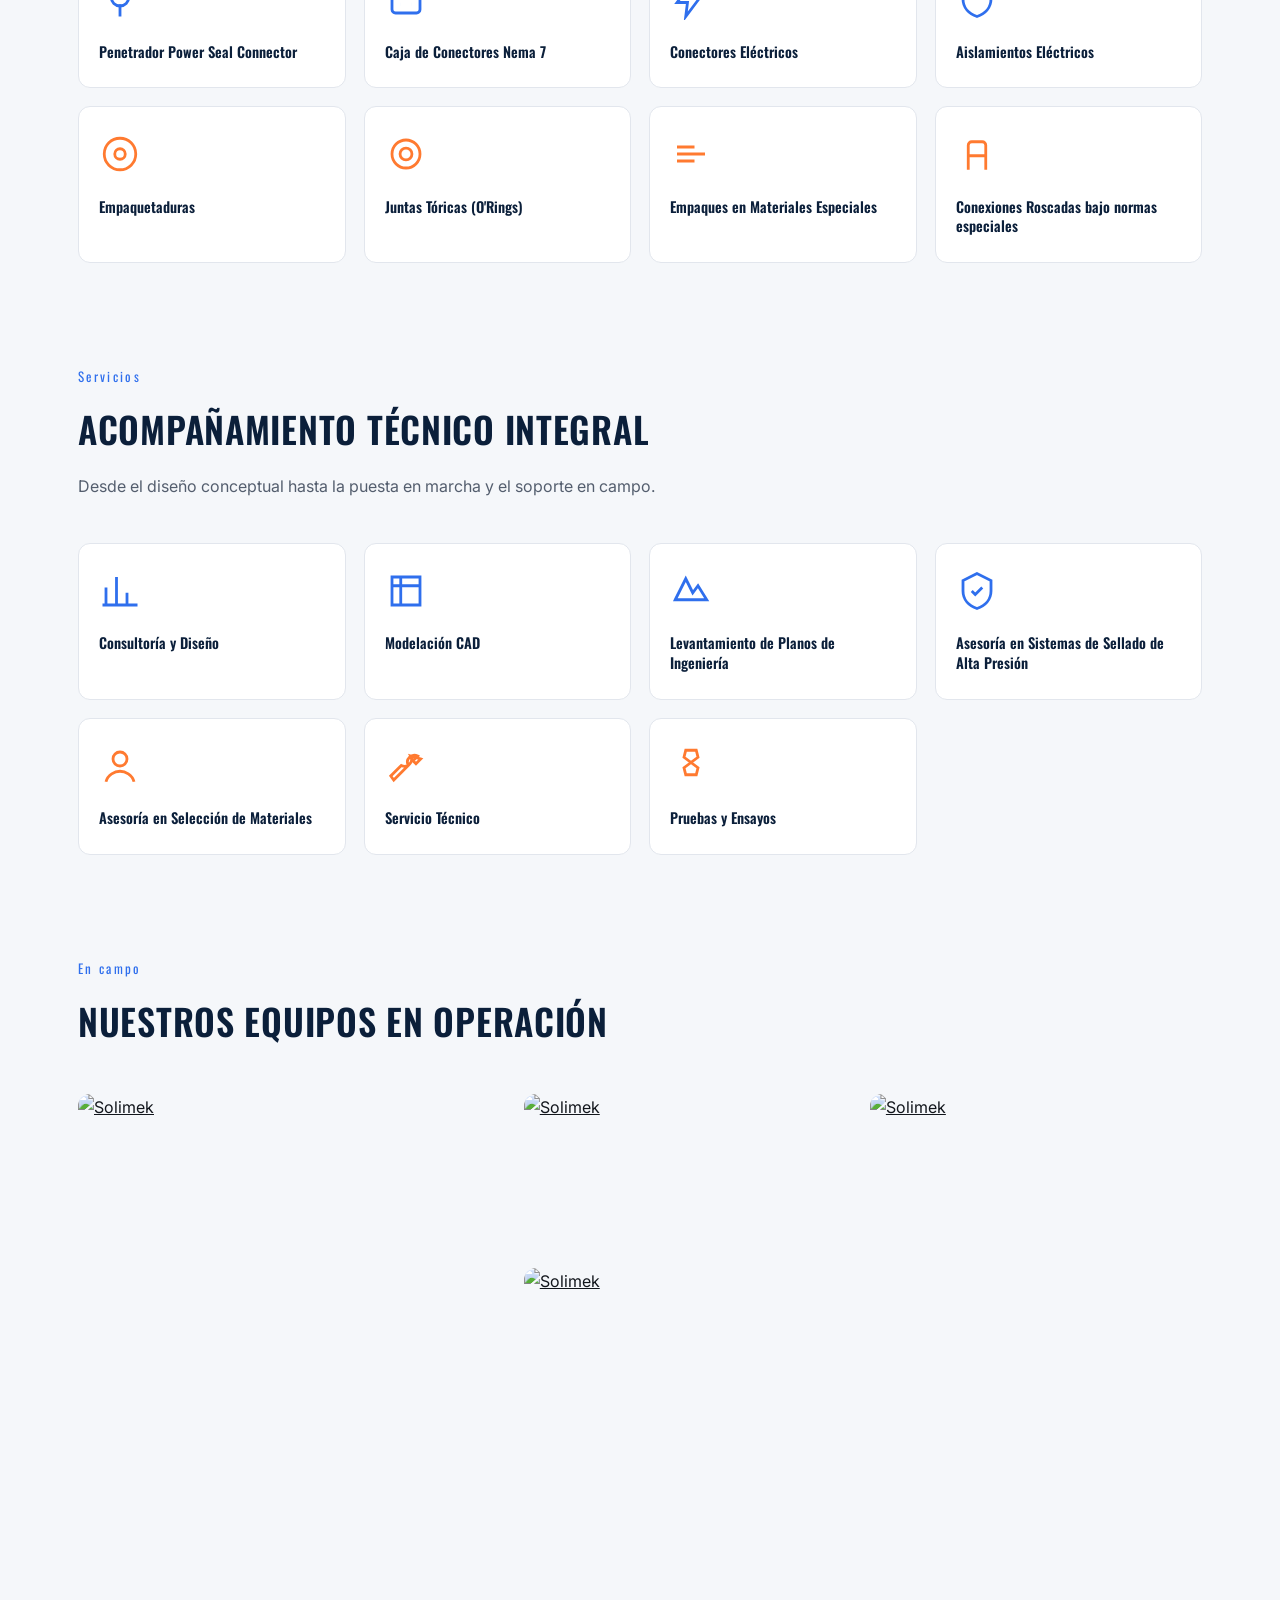
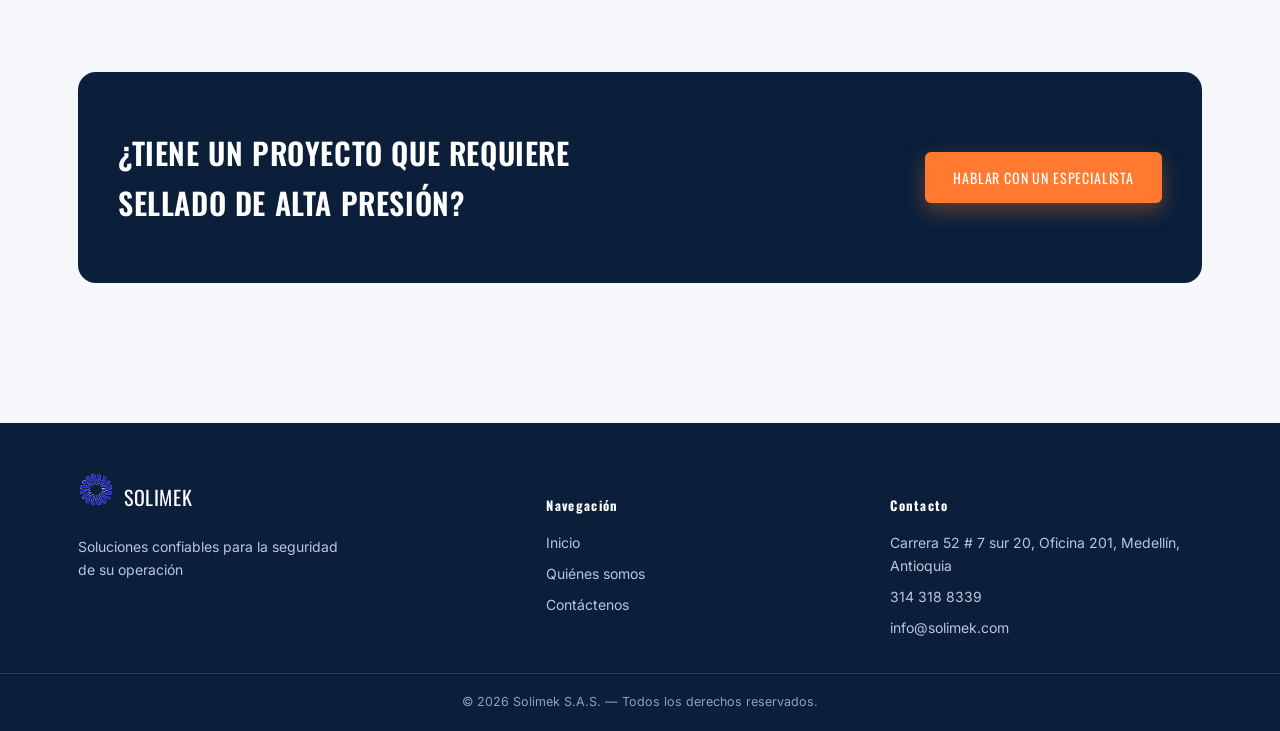
==== commit eef52123: "Add files via upload" ====
--- a/index.html
+++ b/index.html
@@ -190,27 +190,29 @@
         <div class="form-panel">
           <h3>Escríbanos</h3>
           <p class="sub">Cuéntenos sobre su operación y le contactaremos a la brevedad.</p>
-          <form onsubmit="event.preventDefault(); document.getElementById('confirm').style.display='block'; this.reset();">
+          <form name="contacto" method="POST" data-netlify="true" netlify-honeypot="empresa" onsubmit="return submitContactForm(event);">
+            <input type="hidden" name="form-name" value="contacto">
+            <p style="position:absolute; left:-9999px;"><label>No llenar: <input name="empresa"></label></p>
             <div class="form-row">
               <div>
                 <label for="nombre">Nombre</label>
-                <input id="nombre" type="text" required>
+                <input id="nombre" name="nombre" type="text" required>
               </div>
               <div>
                 <label for="correo">Correo electrónico</label>
-                <input id="correo" type="email" required>
+                <input id="correo" name="correo" type="email" required>
               </div>
             </div>
             <div class="form-row full">
               <div>
                 <label for="asunto">Asunto</label>
-                <input id="asunto" type="text">
+                <input id="asunto" name="asunto" type="text">
               </div>
             </div>
             <div class="form-row full">
               <div>
                 <label for="mensaje">Mensaje</label>
-                <textarea id="mensaje" required></textarea>
+                <textarea id="mensaje" name="mensaje" required></textarea>
               </div>
             </div>
             <button type="submit" class="btn btn-dark">Enviar mensaje</button>
@@ -253,6 +255,36 @@
 </footer>
 
 <script src="content.js"></script>
+<script>
+  function encodeForm(data) {
+    return Object.keys(data)
+      .map(function (k) { return encodeURIComponent(k) + '=' + encodeURIComponent(data[k]); })
+      .join('&');
+  }
+
+  function submitContactForm(event) {
+    event.preventDefault();
+    var form = event.target;
+    var formData = new FormData(form);
+    var payload = {};
+    formData.forEach(function (value, key) { payload[key] = value; });
+
+    fetch('/', {
+      method: 'POST',
+      headers: { 'Content-Type': 'application/x-www-form-urlencoded' },
+      body: encodeForm(payload)
+    })
+      .then(function () {
+        document.getElementById('confirm').style.display = 'block';
+        form.reset();
+      })
+      .catch(function () {
+        alert('Hubo un problema enviando el mensaje. Por favor intenta de nuevo o escribe a info@solimek.com.');
+      });
+
+    return false;
+  }
+</script>
 <script>
   function showSection(id) {
     document.querySelectorAll('.page-section').forEach(function (sec) {
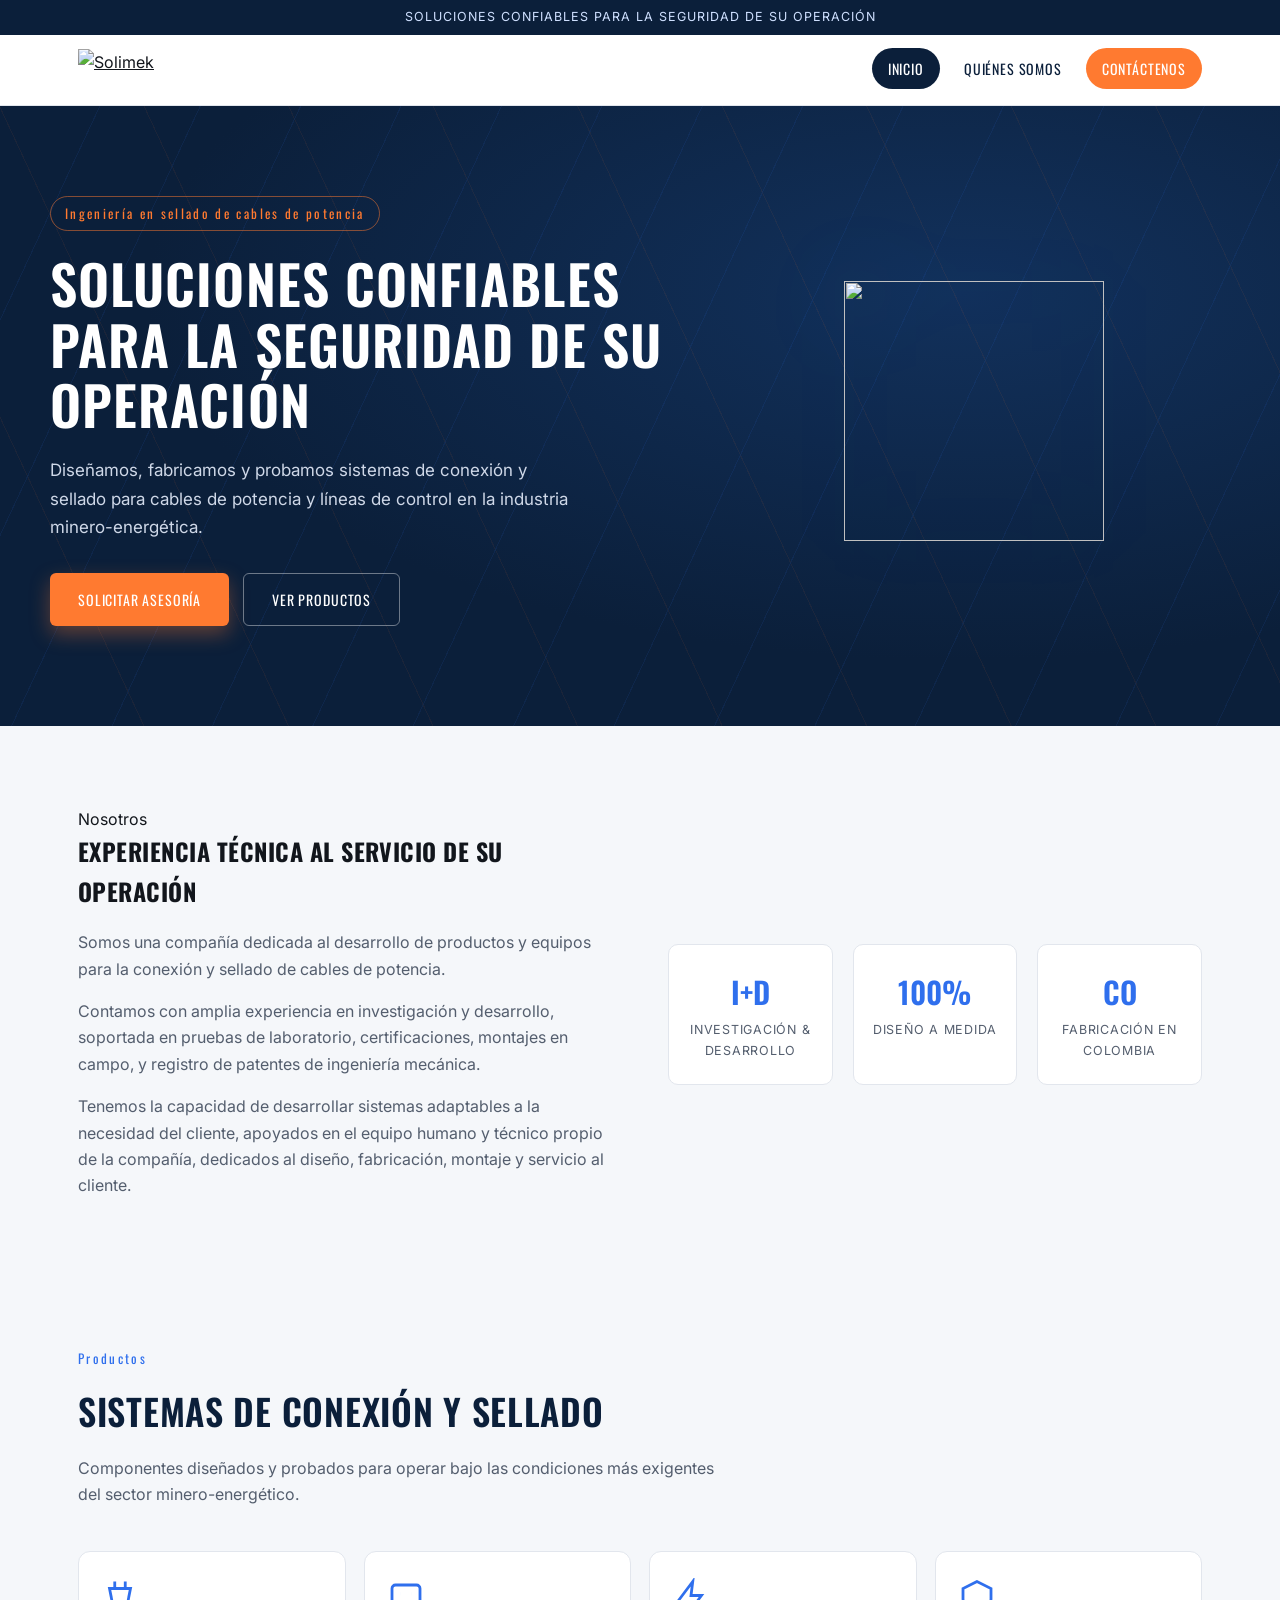
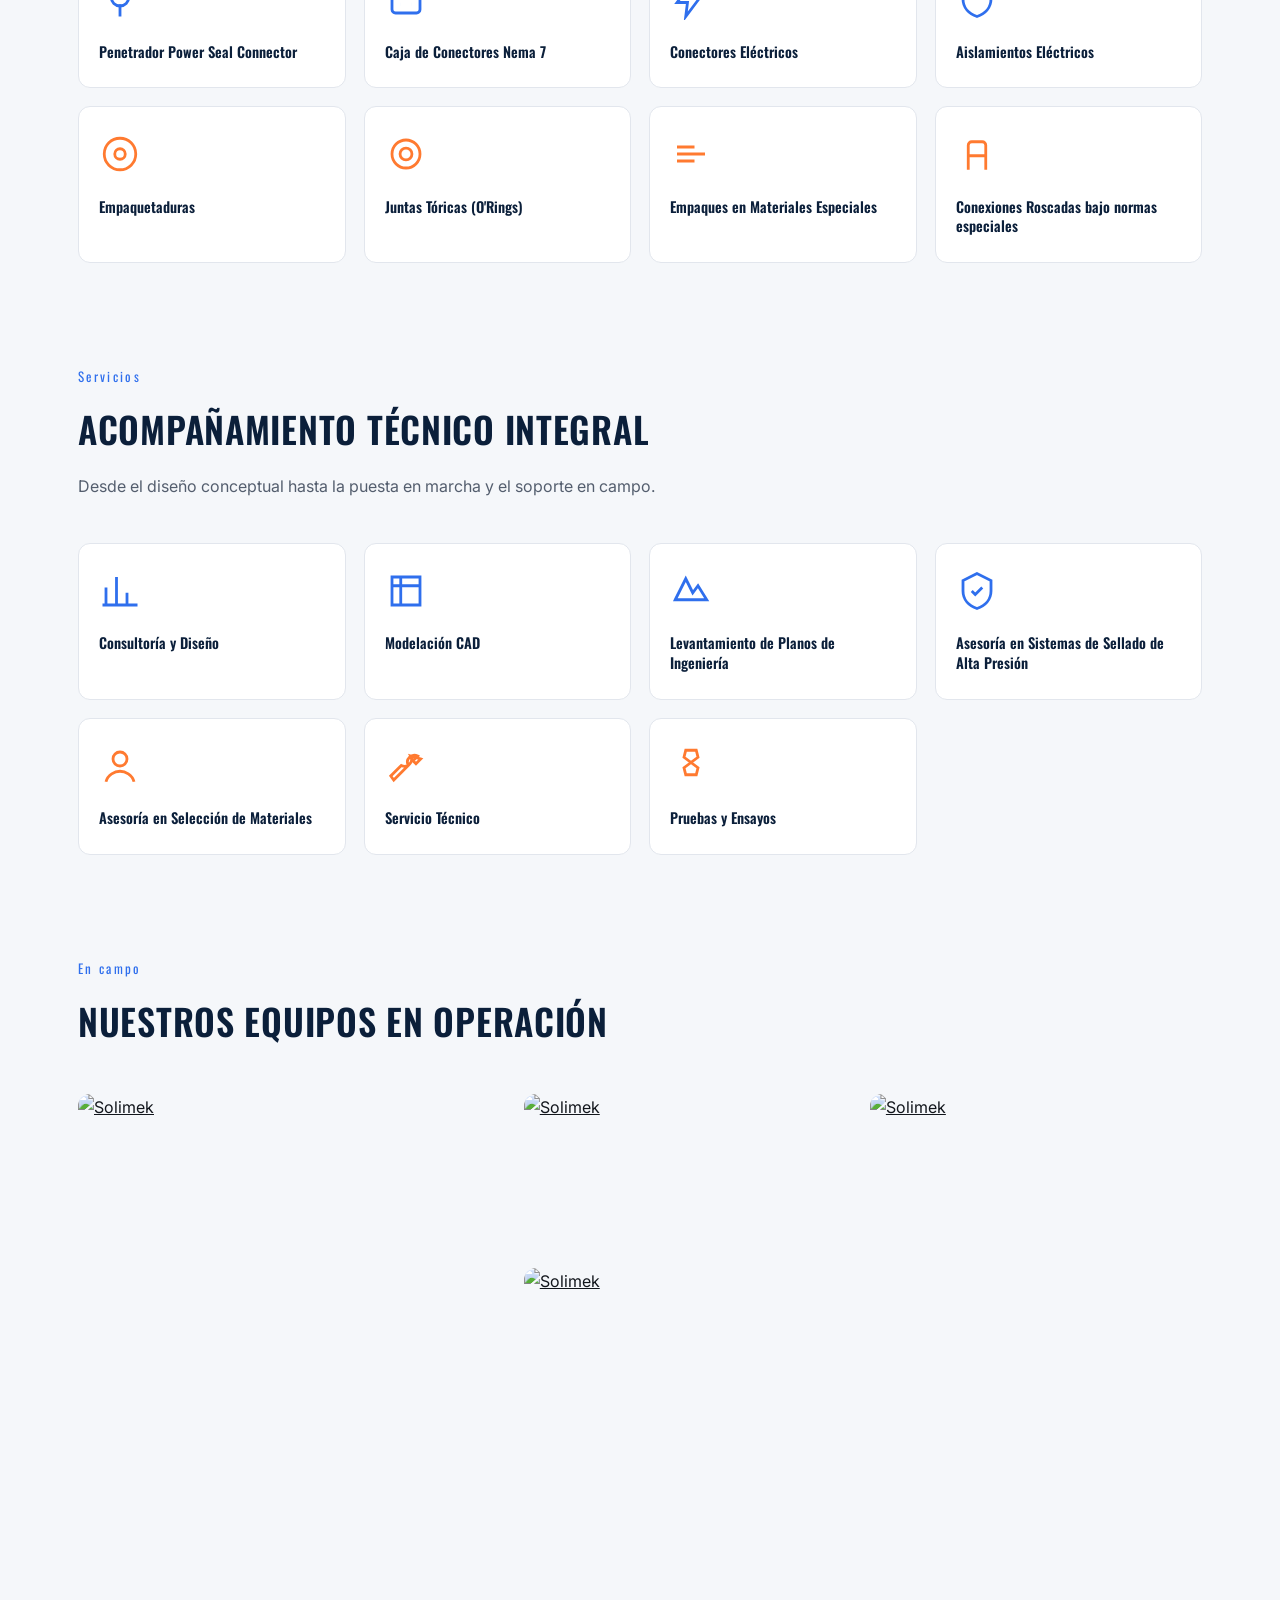
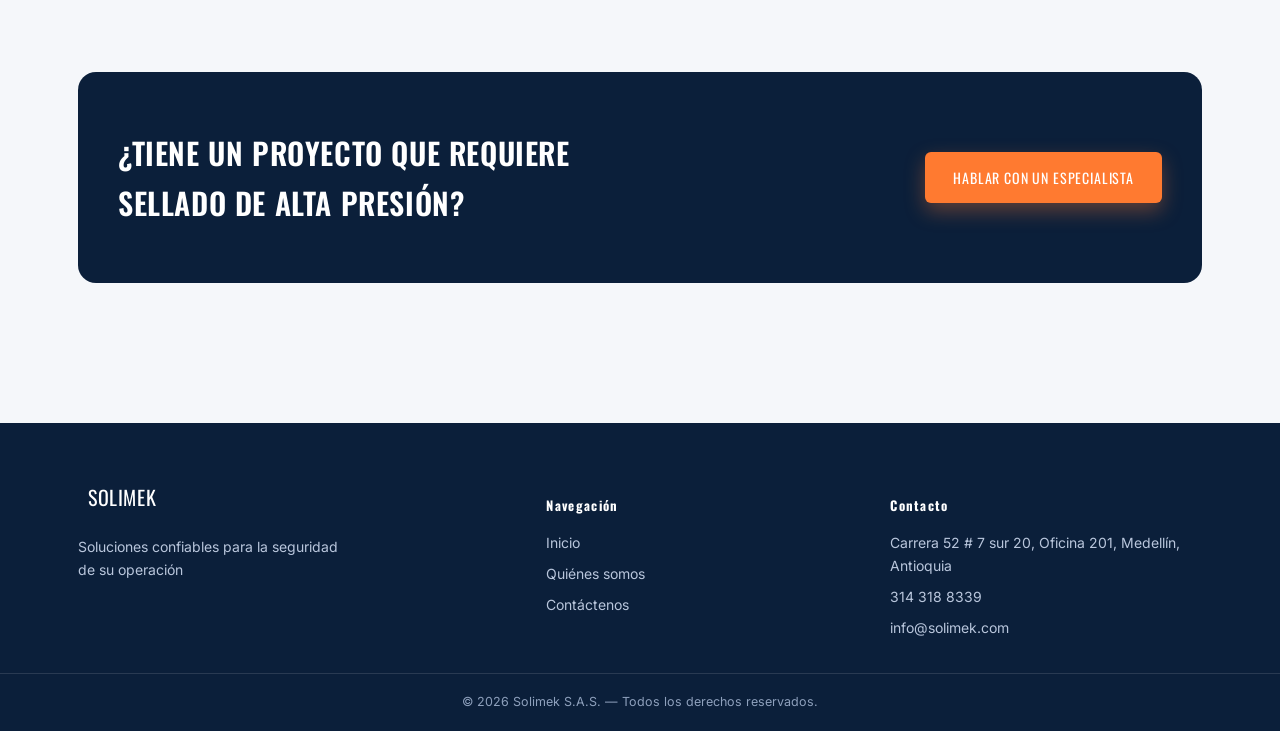
==== commit fc011091: "Add files via upload" ====
--- a/index.html
+++ b/index.html
@@ -14,7 +14,7 @@
 
 <header id="site-header">
   <div class="header-inner">
-    <a href="#inicio" onclick="showSection('inicio'); return false;"><img class="brand-icon" src="images/logo-icon.png" data-field-src="logo" alt="Solimek"></a>
+    <a href="#inicio" onclick="showSection('inicio'); return false;"><img class="brand-icon" src="images/logo-icon.svg" data-field-src="logo" alt="Solimek"></a>
     <button class="menu-toggle" aria-label="Abrir menú" onclick="document.getElementById('site-header').classList.toggle('open')">
       <svg viewBox="0 0 24 24" fill="none" stroke="currentColor" stroke-width="2"><path d="M3 6h18M3 12h18M3 18h18"/></svg>
     </button>
@@ -43,7 +43,7 @@
         </div>
       </div>
       <div class="spinner-wrap">
-        <img src="images/logo-icon.png" data-field-src="logo" alt="">
+        <img src="images/logo-icon.svg" data-field-src="logo" alt="">
       </div>
     </div>
   </div>
@@ -155,7 +155,7 @@
 <section id="contacto" class="page-section" style="display:none;">
   <div class="page-hero">
     <div class="brand-mark on-dark">
-      <img src="images/logo-icon.png" data-field-src="logo" alt="Solimek">
+      <img src="images/logo-icon.svg" data-field-src="logo" alt="Solimek">
       <span>SOLIMEK</span>
     </div>
   </div>
@@ -229,7 +229,7 @@
   <div class="footer-inner">
     <div>
       <div class="footer-brand">
-        <img src="images/logo-icon.png" data-field-src="logo" alt="">
+        <img src="images/logo-icon.svg" data-field-src="logo" alt="">
         <span>SOLIMEK</span>
       </div>
       <p style="max-width:280px; font-size:14px; color:#b9c6dc;" data-field="hero_title">Soluciones confiables para la seguridad de su operación.</p>
